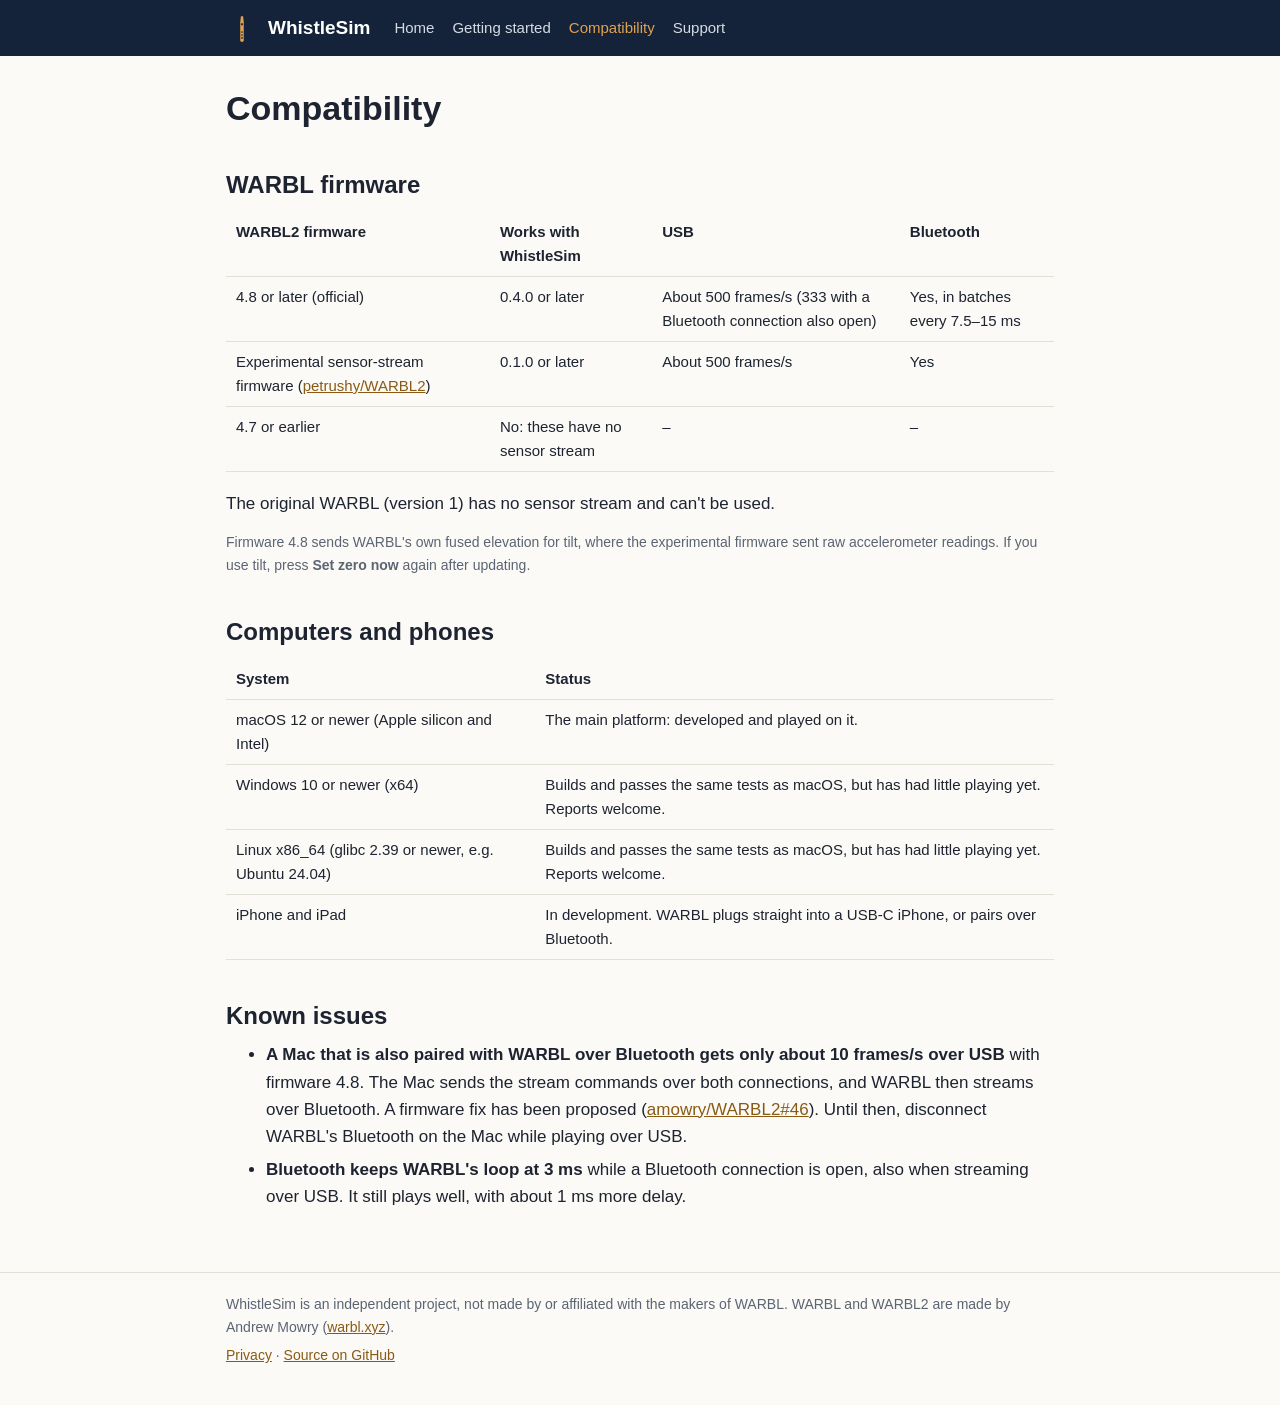
==== site/compatibility.html @ ac857ca1 "Website for GitHub Pages: home, getting started, compatibility, support, privacy Static pages in sit" ====
<!doctype html>
<html lang="en">
<head>
<meta charset="utf-8">
<meta name="viewport" content="width=device-width, initial-scale=1">
<title>Compatibility · WhistleSim</title>
<meta name="description" content="Which WARBL2 firmware and which computers WhistleSim works with.">
<link rel="icon" href="img/icon.svg" type="image/svg+xml">
<link rel="stylesheet" href="style.css">
</head>
<body>
<header class="site">
  <div class="wrap">
    <a class="brand" href="./"><img src="img/icon.svg" alt="">WhistleSim</a>
    <nav>
      <a href="./">Home</a>
      <a href="start.html">Getting started</a>
      <a href="compatibility.html" aria-current="page">Compatibility</a>
      <a href="support.html">Support</a>
    </nav>
  </div>
</header>

<main class="wrap">
  <h1>Compatibility</h1>

  <h2>WARBL firmware</h2>
  <div class="table-scroll">
    <table>
      <thead>
        <tr><th>WARBL2 firmware</th><th>Works with WhistleSim</th><th>USB</th><th>Bluetooth</th></tr>
      </thead>
      <tbody>
        <tr><td>4.8 or later (official)</td><td>0.4.0 or later</td><td>About 500 frames/s (333 with a Bluetooth connection also open)</td><td>Yes, in batches every 7.5–15 ms</td></tr>
        <tr><td>Experimental sensor-stream firmware (<a href="https://github.com/petrushy/WARBL2/tree/sensor-stream">petrushy/WARBL2</a>)</td><td>0.1.0 or later</td><td>About 500 frames/s</td><td>Yes</td></tr>
        <tr><td>4.7 or earlier</td><td>No: these have no sensor stream</td><td>–</td><td>–</td></tr>
      </tbody>
    </table>
  </div>
  <p>The original WARBL (version 1) has no sensor stream and can't be used.</p>
  <p class="small">Firmware 4.8 sends WARBL's own fused elevation for tilt, where the experimental firmware sent raw accelerometer readings. If you use tilt, press <strong>Set zero now</strong> again after updating.</p>

  <h2>Computers and phones</h2>
  <div class="table-scroll">
    <table>
      <thead>
        <tr><th>System</th><th>Status</th></tr>
      </thead>
      <tbody>
        <tr><td>macOS 12 or newer (Apple silicon and Intel)</td><td>The main platform: developed and played on it.</td></tr>
        <tr><td>Windows 10 or newer (x64)</td><td>Builds and passes the same tests as macOS, but has had little playing yet. Reports welcome.</td></tr>
        <tr><td>Linux x86_64 (glibc 2.39 or newer, e.g. Ubuntu 24.04)</td><td>Builds and passes the same tests as macOS, but has had little playing yet. Reports welcome.</td></tr>
        <tr><td>iPhone and iPad</td><td>In development. WARBL plugs straight into a USB-C iPhone, or pairs over Bluetooth.</td></tr>
      </tbody>
    </table>
  </div>

  <h2 id="known-issues">Known issues</h2>
  <ul>
    <li><strong>A Mac that is also paired with WARBL over Bluetooth gets only about 10 frames/s over USB</strong> with firmware 4.8. The Mac sends the stream commands over both connections, and WARBL then streams over Bluetooth. A firmware fix has been proposed (<a href="https://github.com/amowry/WARBL2/pull/46">amowry/WARBL2#46</a>). Until then, disconnect WARBL's Bluetooth on the Mac while playing over USB.</li>
    <li><strong>Bluetooth keeps WARBL's loop at 3 ms</strong> while a Bluetooth connection is open, also when streaming over USB. It still plays well, with about 1 ms more delay.</li>
  </ul>
</main>

<footer class="site">
  <div class="wrap">
    <p>WhistleSim is an independent project, not made by or affiliated with the makers of WARBL. WARBL and WARBL2 are made by Andrew Mowry (<a href="https://warbl.xyz">warbl.xyz</a>).</p>
    <p><a href="privacy.html">Privacy</a> · <a href="https://github.com/petrushy/whistlesim">Source on GitHub</a></p>
  </div>
</footer>
</body>
</html>
---- site/style.css ----
/* WhistleSim site: one stylesheet for every page. Colours from the app icon (brass on navy). */

:root {
  --navy: #14233a;
  --brass: #e0a24f;
  --bg: #fbfaf7;
  --surface: #ffffff;
  --text: #1d2330;
  --muted: #5b6472;
  --line: #e3e0d8;
  --link: #8a5a14;
  --accent-bg: #fbf1e1;
  --warn-bg: #fff6e0;
  --warn-line: #e8c77a;
  --code-bg: #f1efe9;
}

@media (prefers-color-scheme: dark) {
  :root {
    --bg: #0f1826;
    --surface: #16223a;
    --text: #e6e8ec;
    --muted: #a3abb8;
    --line: #2a3a55;
    --link: #f0b665;
    --accent-bg: #1f2c44;
    --warn-bg: #2b2616;
    --warn-line: #6b5826;
    --code-bg: #1c2a44;
  }
}

* { box-sizing: border-box; }

html { -webkit-text-size-adjust: 100%; }

body {
  margin: 0;
  background: var(--bg);
  color: var(--text);
  font: 17px/1.6 -apple-system, BlinkMacSystemFont, "Segoe UI", Roboto, "Helvetica Neue", Arial, sans-serif;
}

a { color: var(--link); }
a:hover { text-decoration-thickness: 2px; }

.wrap { max-width: 860px; margin: 0 auto; padding: 0 16px; }

/* Header and navigation */
header.site {
  background: var(--navy);
  color: #fff;
}
header.site .wrap {
  display: flex;
  flex-wrap: wrap;
  align-items: center;
  gap: 8px 24px;
  padding-top: 12px;
  padding-bottom: 12px;
}
header.site .brand {
  display: flex;
  align-items: center;
  gap: 10px;
  color: #fff;
  font-weight: 650;
  font-size: 19px;
  text-decoration: none;
}
header.site .brand img { width: 32px; height: 32px; border-radius: 7px; }
header.site nav { display: flex; flex-wrap: wrap; gap: 4px 18px; }
header.site nav a { color: #d6dbe3; text-decoration: none; font-size: 15px; }
header.site nav a:hover, header.site nav a[aria-current="page"] { color: var(--brass); }

main.wrap { padding-top: 32px; padding-bottom: 48px; }

h1 { font-size: 34px; line-height: 1.2; margin: 0 0 12px; }
h2 { font-size: 24px; line-height: 1.3; margin: 40px 0 10px; }
h3 { font-size: 19px; margin: 24px 0 6px; }
p, ul, ol { margin: 0 0 14px; }
li { margin-bottom: 6px; }

.lead { font-size: 20px; color: var(--muted); max-width: 40em; }

/* Home page hero */
.hero { display: flex; gap: 28px; align-items: center; flex-wrap: wrap; }
.hero img.icon { width: 120px; height: 120px; border-radius: 26px; flex: none; }
.hero .text { flex: 1 1 300px; }

/* Download buttons */
.downloads { display: flex; flex-wrap: wrap; gap: 12px; margin: 20px 0 8px; }
.button {
  display: inline-block;
  padding: 10px 18px;
  border-radius: 8px;
  background: var(--brass);
  color: var(--navy);
  font-weight: 650;
  text-decoration: none;
}
.button:hover { filter: brightness(1.07); }
.button.secondary { background: transparent; color: var(--text); border: 1px solid var(--line); }
.small { font-size: 14px; color: var(--muted); }

/* Cards and boxes */
.features { display: grid; grid-template-columns: repeat(auto-fit, minmax(230px, 1fr)); gap: 14px; }
.card {
  background: var(--surface);
  border: 1px solid var(--line);
  border-radius: 10px;
  padding: 16px 18px;
}
.card h3 { margin-top: 0; }
.card p:last-child { margin-bottom: 0; }

.note {
  background: var(--accent-bg);
  border-radius: 10px;
  padding: 14px 18px;
  margin: 18px 0;
}
.note.warn { background: var(--warn-bg); border: 1px solid var(--warn-line); }
.note p:last-child, .note ul:last-child { margin-bottom: 0; }

figure { margin: 20px 0; }
figure img.diagram {
  width: 100%;
  height: auto;
  background: #fff;   /* the diagram has its own light colours */
  border: 1px solid var(--line);
  border-radius: 10px;
}
figcaption { font-size: 14px; color: var(--muted); margin-top: 6px; }

/* Steps */
ol.steps { padding-left: 22px; }
ol.steps > li { margin-bottom: 14px; }

/* Tables */
.table-scroll { overflow-x: auto; margin: 12px 0 18px; }
table { border-collapse: collapse; width: 100%; font-size: 15px; }
th, td { text-align: left; padding: 8px 10px; border-bottom: 1px solid var(--line); vertical-align: top; }
th { font-weight: 650; }

code {
  font: 14px/1.4 ui-monospace, SFMono-Regular, Menlo, Consolas, monospace;
  background: var(--code-bg);
  padding: 1px 5px;
  border-radius: 4px;
}

footer.site { border-top: 1px solid var(--line); padding: 20px 0 32px; font-size: 14px; color: var(--muted); }
footer.site p { margin: 0 0 6px; }

@media (max-width: 560px) {
  body { font-size: 16px; }
  h1 { font-size: 28px; }
  .lead { font-size: 18px; }
  .hero img.icon { width: 84px; height: 84px; border-radius: 18px; }
}
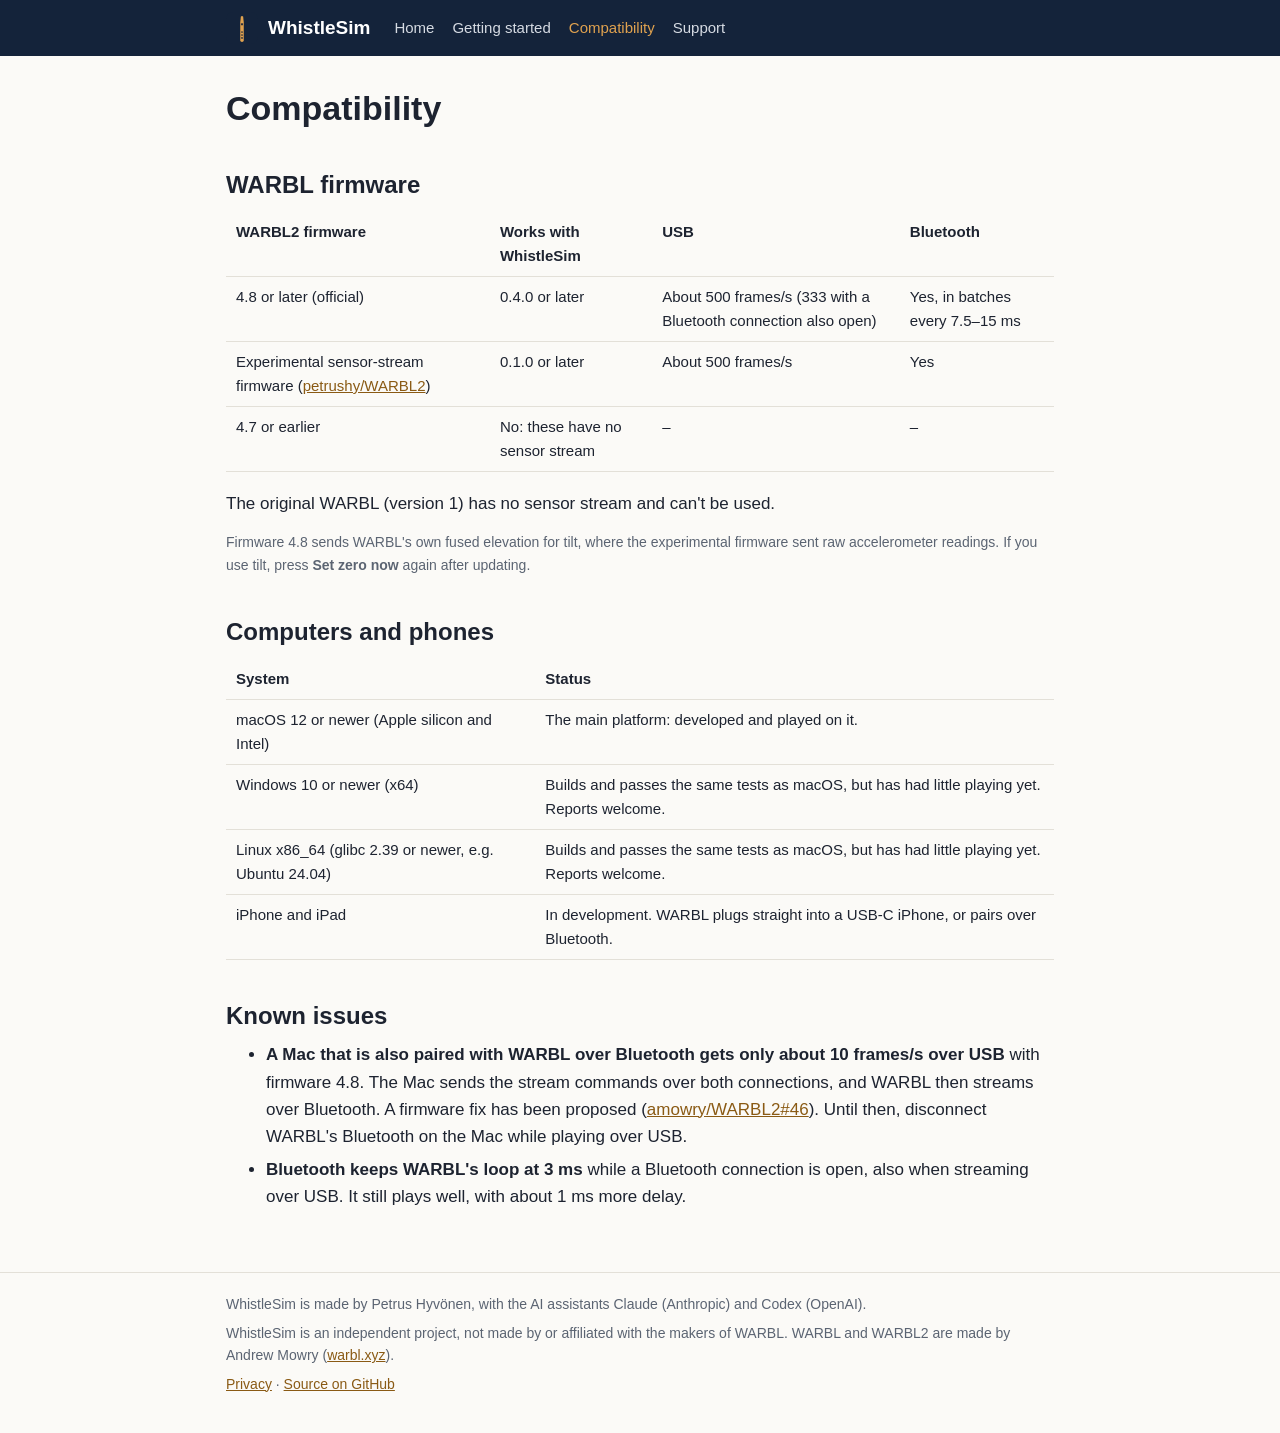
==== commit 01571e80: "Website: WhistleSim made by Petrus Hyvönen with Claude and Codex Co-Authored-By: Claude Opus 5.5 <no" ====
--- a/site/compatibility.html
+++ b/site/compatibility.html
@@ -64,6 +64,7 @@
 
 <footer class="site">
   <div class="wrap">
+    <p>WhistleSim is made by Petrus Hyvönen, with the AI assistants Claude (Anthropic) and Codex (OpenAI).</p>
     <p>WhistleSim is an independent project, not made by or affiliated with the makers of WARBL. WARBL and WARBL2 are made by Andrew Mowry (<a href="https://warbl.xyz">warbl.xyz</a>).</p>
     <p><a href="privacy.html">Privacy</a> · <a href="https://github.com/petrushy/whistlesim">Source on GitHub</a></p>
   </div>
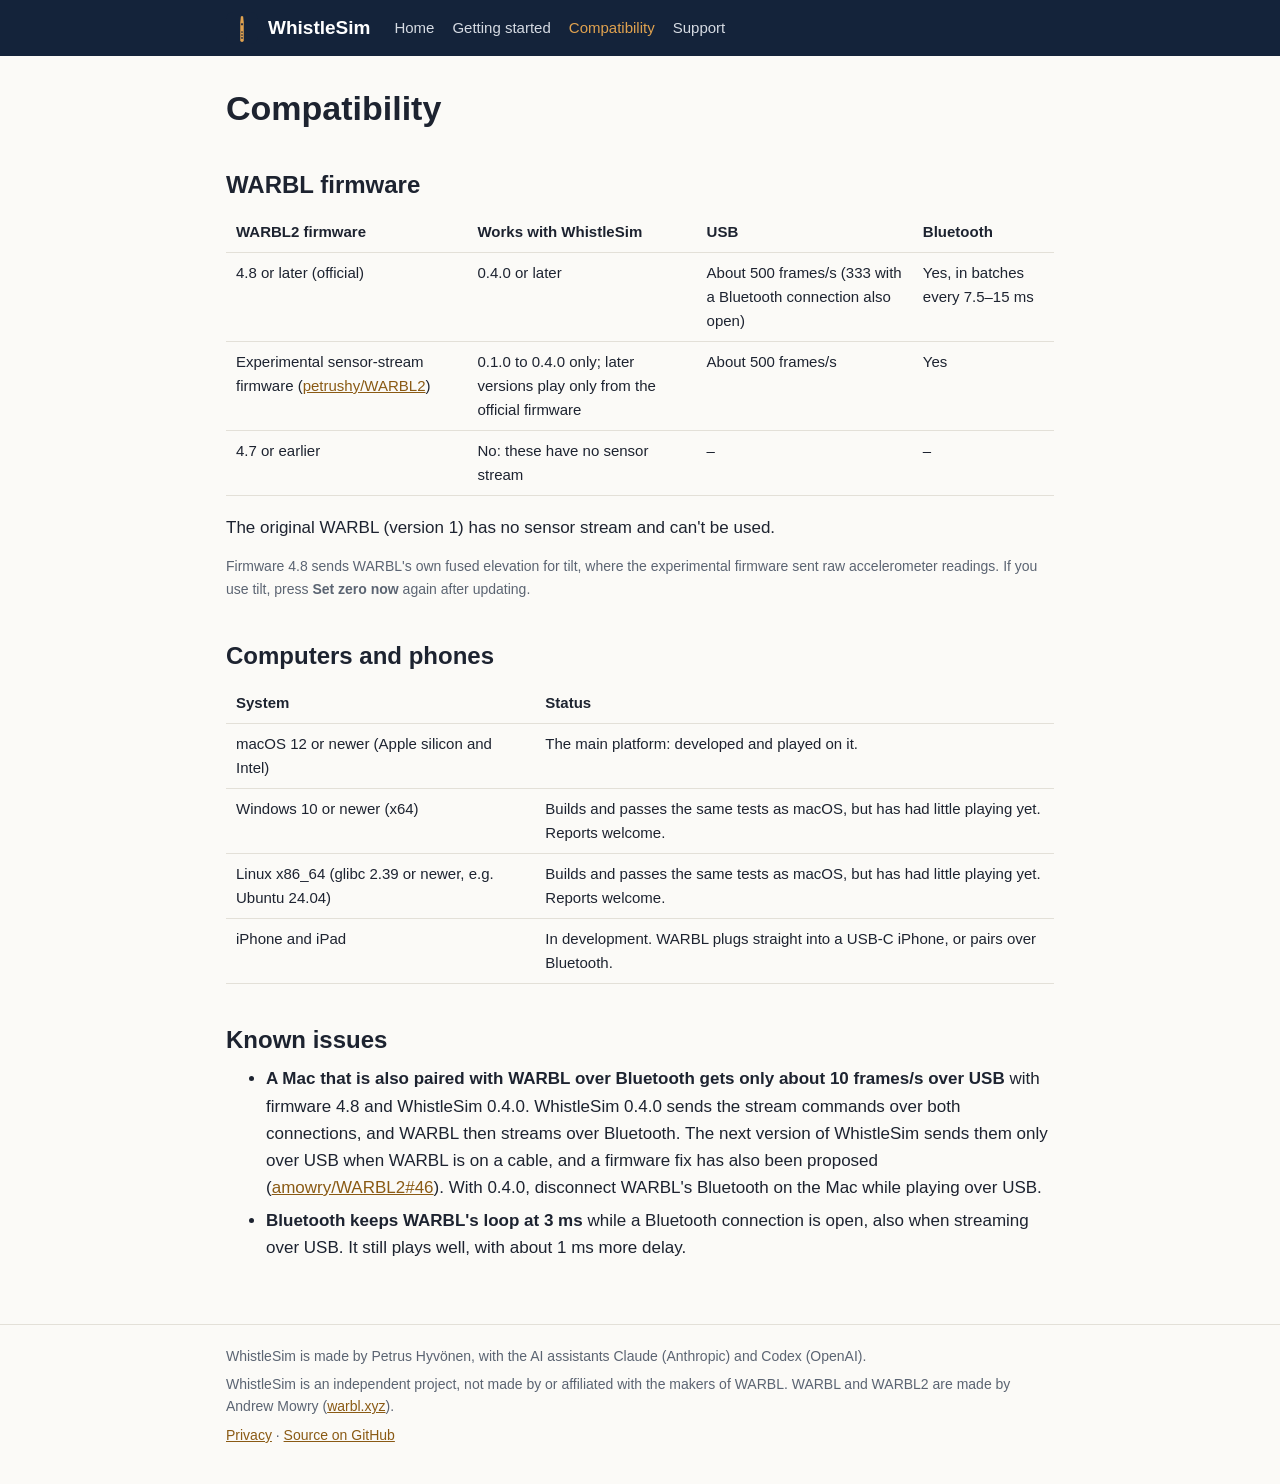
==== commit e50d9c4d: "Site and README: experimental firmware only up to 0.4.0; the next version avoids the 10 frames/s on " ====
--- a/site/compatibility.html
+++ b/site/compatibility.html
@@ -32,7 +32,7 @@
       </thead>
       <tbody>
         <tr><td>4.8 or later (official)</td><td>0.4.0 or later</td><td>About 500 frames/s (333 with a Bluetooth connection also open)</td><td>Yes, in batches every 7.5–15 ms</td></tr>
-        <tr><td>Experimental sensor-stream firmware (<a href="https://github.com/petrushy/WARBL2/tree/sensor-stream">petrushy/WARBL2</a>)</td><td>0.1.0 or later</td><td>About 500 frames/s</td><td>Yes</td></tr>
+        <tr><td>Experimental sensor-stream firmware (<a href="https://github.com/petrushy/WARBL2/tree/sensor-stream">petrushy/WARBL2</a>)</td><td>0.1.0 to 0.4.0 only; later versions play only from the official firmware</td><td>About 500 frames/s</td><td>Yes</td></tr>
         <tr><td>4.7 or earlier</td><td>No: these have no sensor stream</td><td>–</td><td>–</td></tr>
       </tbody>
     </table>
@@ -57,7 +57,7 @@
 
   <h2 id="known-issues">Known issues</h2>
   <ul>
-    <li><strong>A Mac that is also paired with WARBL over Bluetooth gets only about 10 frames/s over USB</strong> with firmware 4.8. The Mac sends the stream commands over both connections, and WARBL then streams over Bluetooth. A firmware fix has been proposed (<a href="https://github.com/amowry/WARBL2/pull/46">amowry/WARBL2#46</a>). Until then, disconnect WARBL's Bluetooth on the Mac while playing over USB.</li>
+    <li><strong>A Mac that is also paired with WARBL over Bluetooth gets only about 10 frames/s over USB</strong> with firmware 4.8 and WhistleSim 0.4.0. WhistleSim 0.4.0 sends the stream commands over both connections, and WARBL then streams over Bluetooth. The next version of WhistleSim sends them only over USB when WARBL is on a cable, and a firmware fix has also been proposed (<a href="https://github.com/amowry/WARBL2/pull/46">amowry/WARBL2#46</a>). With 0.4.0, disconnect WARBL's Bluetooth on the Mac while playing over USB.</li>
     <li><strong>Bluetooth keeps WARBL's loop at 3 ms</strong> while a Bluetooth connection is open, also when streaming over USB. It still plays well, with about 1 ms more delay.</li>
   </ul>
 </main>
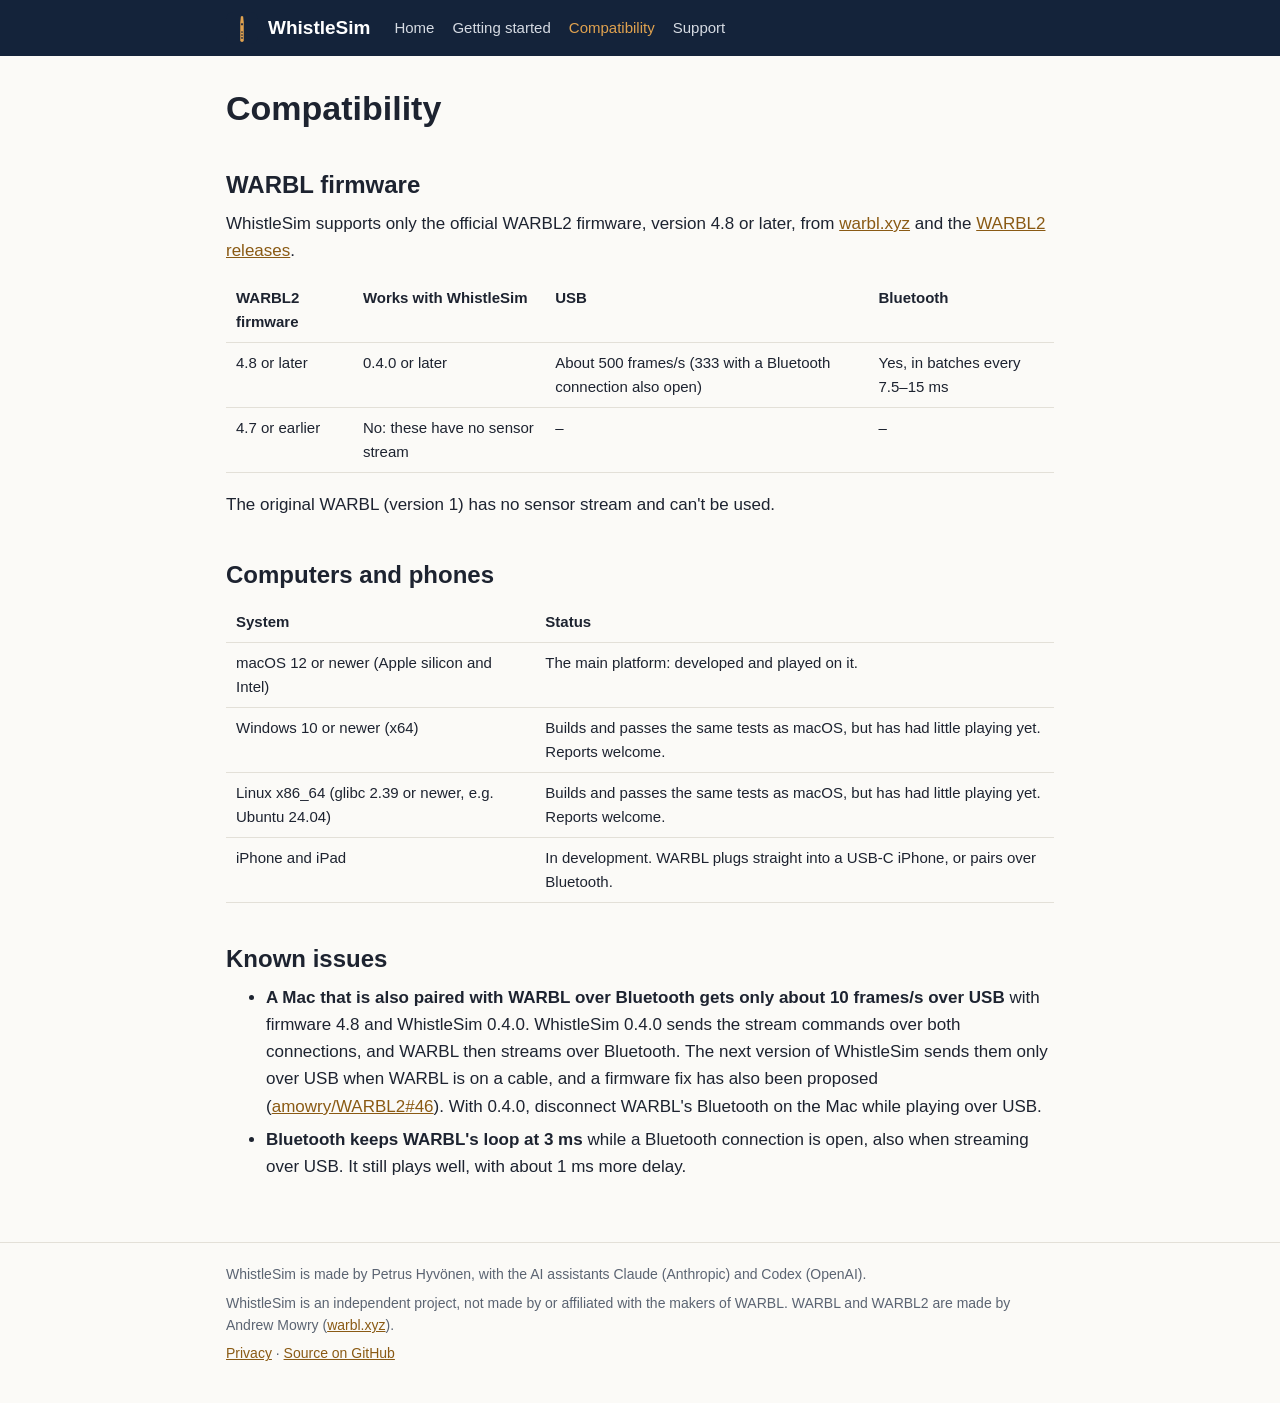
==== commit e5384993: "Site: only the official WARBL2 firmware (4.8 or later) is supported; the experimental firmware is no" ====
--- a/site/compatibility.html
+++ b/site/compatibility.html
@@ -25,20 +25,19 @@
   <h1>Compatibility</h1>
 
   <h2>WARBL firmware</h2>
+  <p>WhistleSim supports only the official WARBL2 firmware, version 4.8 or later, from <a href="https://warbl.xyz">warbl.xyz</a> and the <a href="https://github.com/amowry/WARBL2/releases">WARBL2 releases</a>.</p>
   <div class="table-scroll">
     <table>
       <thead>
         <tr><th>WARBL2 firmware</th><th>Works with WhistleSim</th><th>USB</th><th>Bluetooth</th></tr>
       </thead>
       <tbody>
-        <tr><td>4.8 or later (official)</td><td>0.4.0 or later</td><td>About 500 frames/s (333 with a Bluetooth connection also open)</td><td>Yes, in batches every 7.5–15 ms</td></tr>
-        <tr><td>Experimental sensor-stream firmware (<a href="https://github.com/petrushy/WARBL2/tree/sensor-stream">petrushy/WARBL2</a>)</td><td>0.1.0 to 0.4.0 only; later versions play only from the official firmware</td><td>About 500 frames/s</td><td>Yes</td></tr>
+        <tr><td>4.8 or later</td><td>0.4.0 or later</td><td>About 500 frames/s (333 with a Bluetooth connection also open)</td><td>Yes, in batches every 7.5–15 ms</td></tr>
         <tr><td>4.7 or earlier</td><td>No: these have no sensor stream</td><td>–</td><td>–</td></tr>
       </tbody>
     </table>
   </div>
   <p>The original WARBL (version 1) has no sensor stream and can't be used.</p>
-  <p class="small">Firmware 4.8 sends WARBL's own fused elevation for tilt, where the experimental firmware sent raw accelerometer readings. If you use tilt, press <strong>Set zero now</strong> again after updating.</p>
 
   <h2>Computers and phones</h2>
   <div class="table-scroll">
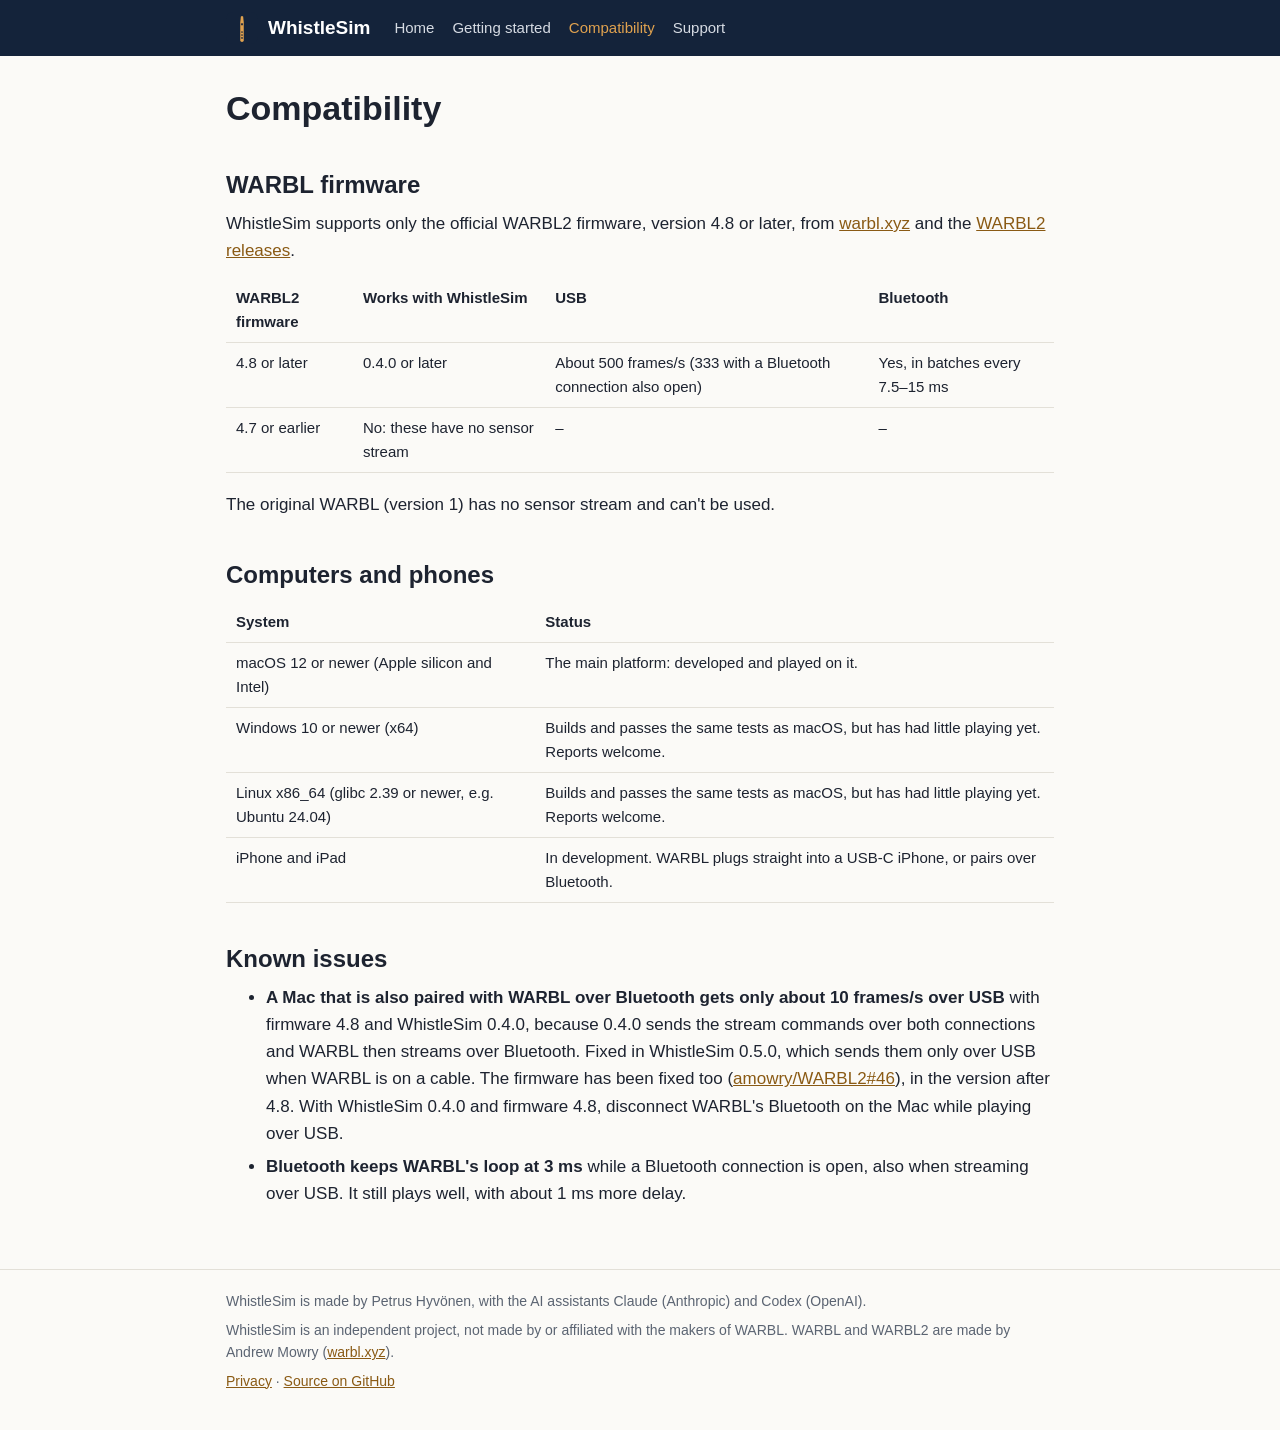
==== commit 7bcce303: "Release 0.5.0: firmware 4.8 is released; the 10 frames/s issue is fixed in 0.5.0 and in the firmware" ====
--- a/site/compatibility.html
+++ b/site/compatibility.html
@@ -56,7 +56,7 @@
 
   <h2 id="known-issues">Known issues</h2>
   <ul>
-    <li><strong>A Mac that is also paired with WARBL over Bluetooth gets only about 10 frames/s over USB</strong> with firmware 4.8 and WhistleSim 0.4.0. WhistleSim 0.4.0 sends the stream commands over both connections, and WARBL then streams over Bluetooth. The next version of WhistleSim sends them only over USB when WARBL is on a cable, and a firmware fix has also been proposed (<a href="https://github.com/amowry/WARBL2/pull/46">amowry/WARBL2#46</a>). With 0.4.0, disconnect WARBL's Bluetooth on the Mac while playing over USB.</li>
+    <li><strong>A Mac that is also paired with WARBL over Bluetooth gets only about 10 frames/s over USB</strong> with firmware 4.8 and WhistleSim 0.4.0, because 0.4.0 sends the stream commands over both connections and WARBL then streams over Bluetooth. Fixed in WhistleSim 0.5.0, which sends them only over USB when WARBL is on a cable. The firmware has been fixed too (<a href="https://github.com/amowry/WARBL2/pull/46">amowry/WARBL2#46</a>), in the version after 4.8. With WhistleSim 0.4.0 and firmware 4.8, disconnect WARBL's Bluetooth on the Mac while playing over USB.</li>
     <li><strong>Bluetooth keeps WARBL's loop at 3 ms</strong> while a Bluetooth connection is open, also when streaming over USB. It still plays well, with about 1 ms more delay.</li>
   </ul>
 </main>
--- a/site/style.css
+++ b/site/style.css
@@ -133,6 +133,41 @@
 }
 figcaption { font-size: 14px; color: var(--muted); margin-top: 6px; }
 
+/* Videos: a thumbnail that becomes the YouTube player on click */
+.videos { display: grid; grid-template-columns: repeat(auto-fit, minmax(260px, 1fr)); gap: 16px; }
+.videos figure { margin: 0; }
+.video {
+  display: block;
+  position: relative;
+  width: 100%;
+  aspect-ratio: 16 / 9;
+  border: 0;
+  border-radius: 10px;
+  overflow: hidden;
+  background: #000;
+}
+.video img { width: 100%; height: 100%; object-fit: cover; display: block; }
+.video .play {
+  position: absolute;
+  left: 50%;
+  top: 50%;
+  width: 68px;
+  height: 48px;
+  margin: -24px 0 0 -34px;
+  border-radius: 12px;
+  background: rgba(0, 0, 0, 0.7);
+}
+.video .play::after {
+  content: "";
+  position: absolute;
+  left: 27px;
+  top: 14px;
+  border-style: solid;
+  border-width: 10px 0 10px 18px;
+  border-color: transparent transparent transparent #fff;
+}
+.video:hover .play, .video:focus-visible .play { background: #c00; }
+
 /* Steps */
 ol.steps { padding-left: 22px; }
 ol.steps > li { margin-bottom: 14px; }
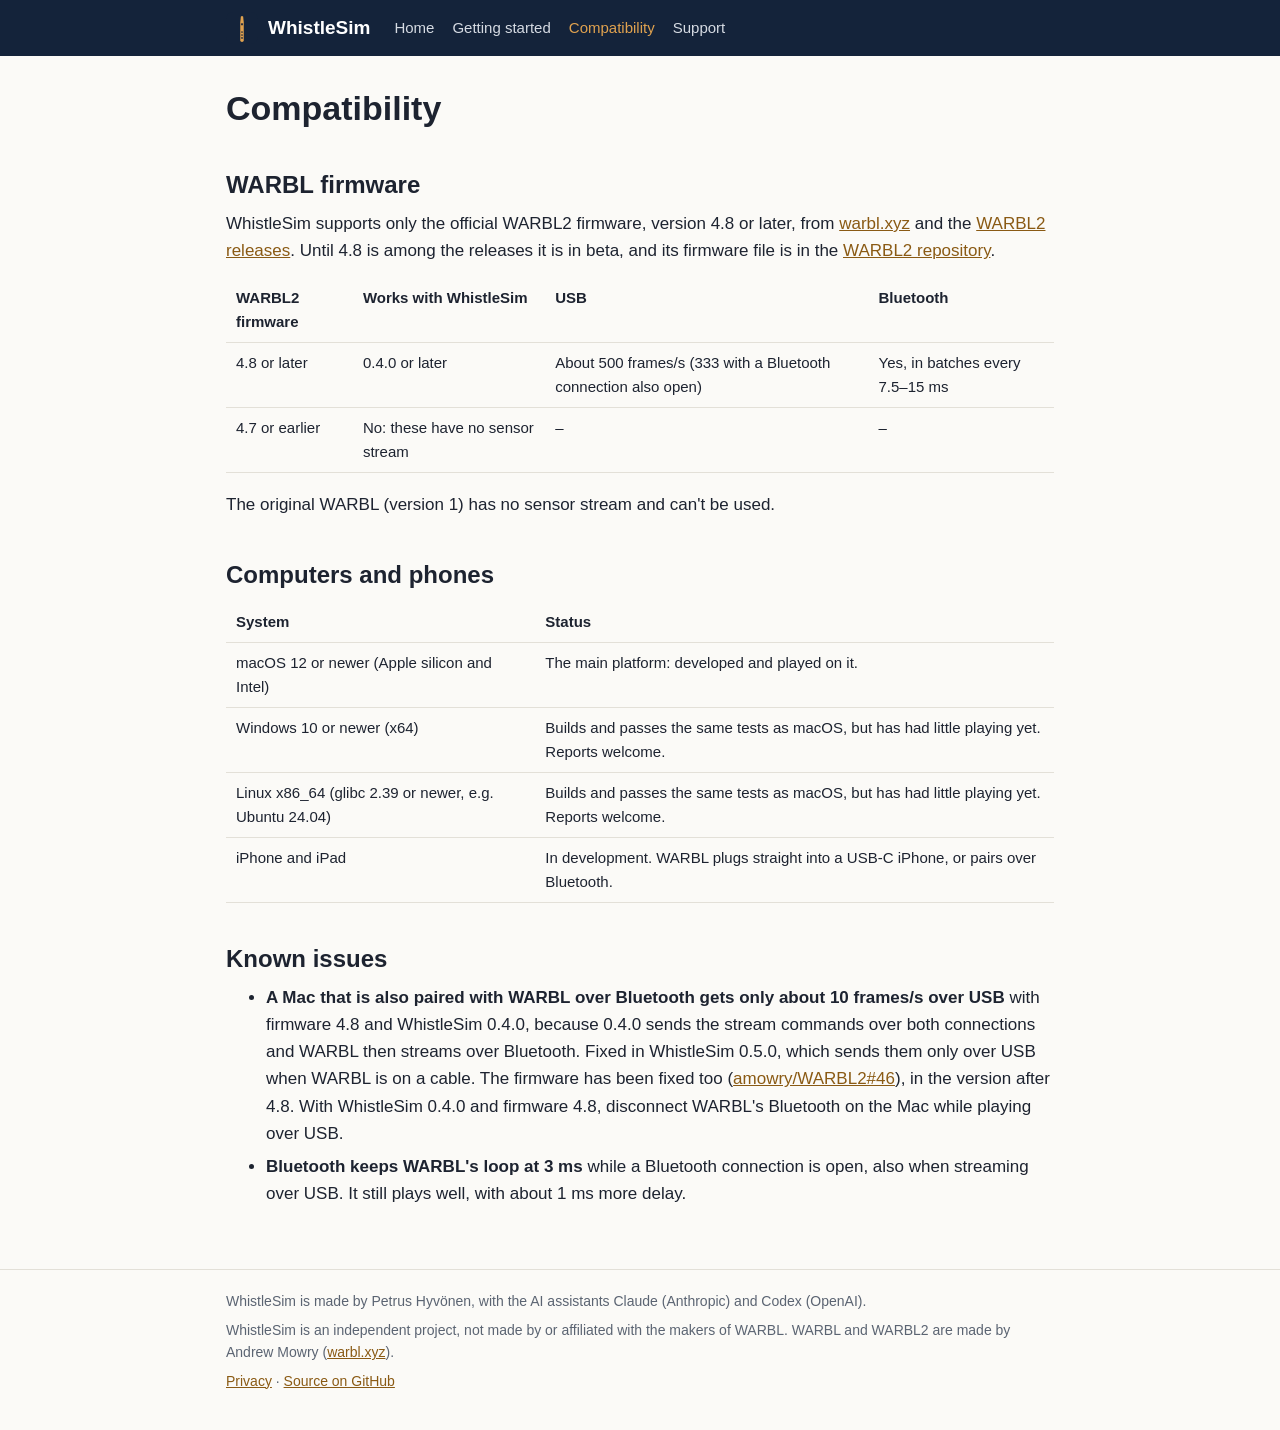
==== commit bfcad7d3: "Compatibility page: firmware 4.8 is in beta until it is among the releases Co-Authored-By: Claude Op" ====
--- a/site/compatibility.html
+++ b/site/compatibility.html
@@ -25,7 +25,7 @@
   <h1>Compatibility</h1>
 
   <h2>WARBL firmware</h2>
-  <p>WhistleSim supports only the official WARBL2 firmware, version 4.8 or later, from <a href="https://warbl.xyz">warbl.xyz</a> and the <a href="https://github.com/amowry/WARBL2/releases">WARBL2 releases</a>.</p>
+  <p>WhistleSim supports only the official WARBL2 firmware, version 4.8 or later, from <a href="https://warbl.xyz">warbl.xyz</a> and the <a href="https://github.com/amowry/WARBL2/releases">WARBL2 releases</a>. Until 4.8 is among the releases it is in beta, and its firmware file is in the <a href="https://github.com/amowry/WARBL2/tree/main/warbl2_firmware/build/adafruit.nrf52.warbl2">WARBL2 repository</a>.</p>
   <div class="table-scroll">
     <table>
       <thead>
